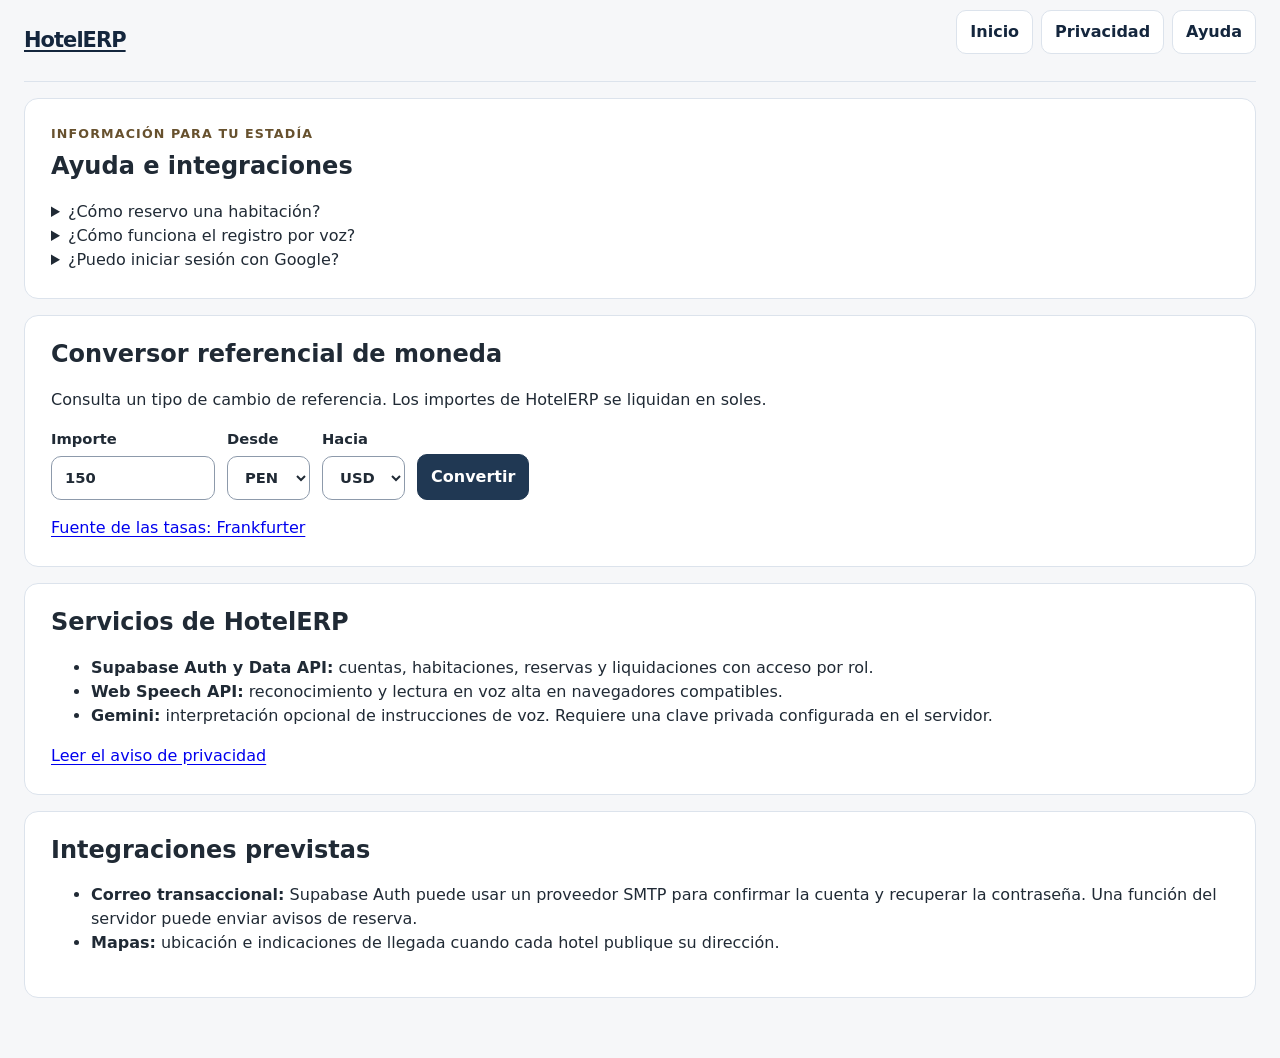
==== integraciones.html @ 3cf1d05a "Add integraciones.html for help and integrations" ====
<!doctype html><html lang="es"><head><meta charset="utf-8"><meta name="viewport" content="width=device-width,initial-scale=1"><title>Ayuda e integraciones · HotelERP</title><link rel="stylesheet" href="./styles.css?v=5"><script src="./integraciones.js" defer></script></head><body><header><a class="brand" href="./">HotelERP</a><nav aria-label="Información"><a href="./">Inicio</a><a href="./privacidad.html">Privacidad</a><a href="./integraciones.html">Ayuda</a></nav></header><main>
<section class="panel"><p class="overline">Información para tu estadía</p><h1>Ayuda e integraciones</h1>
<details><summary>¿Cómo reservo una habitación?</summary><p>Entra al portal de clientes, elige las fechas, consulta disponibilidad y selecciona una habitación. Necesitas completar tu perfil para confirmar.</p><p><a href="./?acceso=cliente">Abrir el portal</a></p></details>
<details><summary>¿Cómo funciona el registro por voz?</summary><p>El botón del micrófono inicia un asistente que escucha, rellena y lee los campos. Puedes decir «corregir nombre», «corregir documento» o «corregir correo». Los datos se guardan cuando confirmas.</p></details>
<details><summary>¿Puedo iniciar sesión con Google?</summary><p id="googleState" role="status">Comprobando el proveedor de Google.</p></details>
</section>
<section class="panel" aria-labelledby="exchangeTitle"><h2 id="exchangeTitle">Conversor referencial de moneda</h2><p>Consulta un tipo de cambio de referencia. Los importes de HotelERP se liquidan en soles.</p>
<form id="exchangeForm"><label>Importe<input name="amount" type="number" min="0" max="1000000" step="0.01" value="150" required></label><label>Desde<select name="from"><option>PEN</option><option>USD</option><option>EUR</option></select></label><label>Hacia<select name="to"><option>USD</option><option>PEN</option><option>EUR</option></select></label><button type="submit">Convertir</button></form><p id="exchangeResult" role="status" aria-live="polite"></p><a href="https://frankfurter.dev/">Fuente de las tasas: Frankfurter</a></section>
<section class="panel"><h2>Servicios de HotelERP</h2><ul><li><strong>Supabase Auth y Data API:</strong> cuentas, habitaciones, reservas y liquidaciones con acceso por rol.</li><li><strong>Web Speech API:</strong> reconocimiento y lectura en voz alta en navegadores compatibles.</li><li><strong>Gemini:</strong> interpretación opcional de instrucciones de voz. Requiere una clave privada configurada en el servidor.</li></ul><a href="./privacidad.html">Leer el aviso de privacidad</a></section><section class="panel"><h2>Integraciones previstas</h2><ul><li><strong>Correo transaccional:</strong> Supabase Auth puede usar un proveedor SMTP para confirmar la cuenta y recuperar la contraseña. Una función del servidor puede enviar avisos de reserva.</li><li><strong>Mapas:</strong> ubicación e indicaciones de llegada cuando cada hotel publique su dirección.</li></ul></section></main></body></html>
---- styles.css ----
:root{--ink:#172b2a;--muted:#52645f;--green:#174b43;--dark:#0e302b;--paper:#fbfaf7;--surface:#fff;--line:#dfe6de;--gold:#efd5a3;--field:#9baaa4;color-scheme:light}
*{box-sizing:border-box}
body{margin:0;background:var(--paper);color:var(--ink);font:16px/1.5 "DM Sans",system-ui,sans-serif}
[hidden]{display:none!important}
header{width:min(100% - 48px,1280px);margin:auto;display:flex;justify-content:space-between;align-items:center;min-height:82px;gap:14px;border-bottom:1px solid var(--line)}
.brand{display:inline-flex;gap:11px;align-items:center;font-size:1.31rem;font-weight:800;letter-spacing:-.045em;color:var(--dark)}
.brand em{font-style:normal;color:#326b60}
.mark,.module-icon{display:inline-grid;place-items:center;flex:none;border-radius:12px;width:42px;height:42px;background:var(--dark);color:var(--gold)}
svg{width:20px;height:20px;flex:none;vertical-align:middle}
.mark svg{width:25px;height:25px}
main{width:min(100% - 48px,1280px);margin:0 auto;padding-bottom:44px}
h1,h2,p{margin-top:0}
h1,h2{line-height:1.08}
#status{display:none;color:#174b43;font-weight:650;padding:12px 16px;margin:16px 0 0;background:#e9f3ec;border:1px solid #cde2d4;border-radius:12px}
#status:not(:empty){display:block}
#status.error{color:#82271f;background:#fff0eb;border-color:#edc7bd}
#login{display:grid;grid-template-columns:minmax(0,1.25fr) minmax(0,1fr);align-items:stretch;margin:28px 0;min-height:620px;border:1px solid var(--line);border-radius:26px;overflow:hidden;background:var(--surface);box-shadow:0 18px 55px #142a2310}
.auth-visual{position:relative;overflow:hidden;display:grid;align-content:end;isolation:isolate;min-height:100%;background:var(--dark);color:#fff;padding:clamp(24px,4.5vw,58px)}
.auth-visual img,.auth-visual::after{position:absolute;inset:0;width:100%;height:100%;object-fit:cover}
.auth-visual img{z-index:-2;object-position:50% 48%}
.auth-visual::after{content:"";z-index:-1;background:linear-gradient(180deg,#0e242715 8%,#12272448 38%,#0b211dea 100%)}
.visual-bell{border:1px solid #fff6;background:#142f2b99;color:var(--gold);margin-bottom:18px}
.auth-visual h2{font:400 clamp(2.5rem,5vw,4.4rem)/.99 "Instrument Serif",Georgia,serif;letter-spacing:-.01em;margin:0 0 15px;max-width:11ch}
.auth-visual p{color:#f2f3ed;margin:0 0 20px}
.photo-credit{color:#fff;font-size:.8rem;text-underline-offset:3px;width:fit-content}
.auth-card{margin:auto;width:min(100%,490px);padding:clamp(24px,5vw,59px)}
.auth-card h1{font:400 clamp(2.4rem,4.5vw,3.7rem)/.98 "Instrument Serif",Georgia,serif;letter-spacing:-.025em;margin:0 0 14px}
.auth-card>p{color:var(--muted);margin-bottom:26px}
.auth-label{display:inline-flex;gap:8px;align-items:center;color:#305d52;font-weight:750;font-size:.875rem;margin-bottom:14px}
label{display:grid;gap:6px;font-weight:680;font-size:.92rem;min-width:0}
input,select,button{font:inherit;border:1px solid var(--field);border-radius:10px;padding:10px 13px;min-width:0;min-height:44px}
input,select{background:white;color:var(--ink);width:100%}
button{cursor:pointer;background:var(--green);color:white;border-color:var(--green);font-weight:700}
button:hover{background:#103c34}
button.secondary,.google-button{background:#fff;color:var(--dark);border-color:var(--field)}
button.secondary:hover,.google-button:hover{background:#edf4ee}
button:disabled{opacity:.62;cursor:wait}
:focus-visible{outline:3px solid #a45925;outline-offset:3px}
form,.controls{display:flex;flex-wrap:wrap;gap:12px;align-items:end}
#login form{display:grid;gap:16px}
.google-button{width:100%;display:flex;align-items:center;justify-content:center;gap:11px}
.auth-divider{display:flex;align-items:center;gap:12px;margin:20px 0;color:var(--muted);font-size:.86rem}
.auth-divider::before,.auth-divider::after{content:"";height:1px;background:var(--line);flex:1}
.password{position:relative}
.password input{padding-right:52px}
.password button{position:absolute;right:4px;top:3px;background:transparent;border:0;color:var(--dark);min-height:38px;padding:6px 11px}
.password button:hover{background:#edf4ee}
#workspace{margin-top:22px}
.desk-head{background:var(--dark);border-radius:20px;color:white;padding:25px 28px;margin-bottom:18px;display:flex;align-items:center;gap:15px}
.desk-head h1{font:400 clamp(2.1rem,4vw,3.5rem)/1 "Instrument Serif",Georgia,serif;margin:0}
.desk-head .mark{background:#24554a;width:48px;height:48px}
nav{display:flex;gap:8px;flex-wrap:wrap;margin:0 0 18px}
nav a{display:inline-flex;align-items:center;gap:8px;min-height:44px;padding:8px 13px;color:var(--dark);background:#fff;border:1px solid var(--line);border-radius:10px;text-decoration:none;font-weight:700}
nav a:hover{background:#e7f1e8}
#workspace section{padding:clamp(16px,2.5vw,26px);background:white;border:1px solid var(--line);border-radius:18px;margin-bottom:18px;box-shadow:0 5px 18px #172b2a07;scroll-margin-top:12px}
#workspace h2{display:flex;align-items:center;gap:10px;font-size:1.22rem;margin-bottom:16px}
.module-icon{background:#e9f2eb;color:var(--green);border-radius:9px;width:34px;height:34px}
#registro>p{color:var(--muted)}
.grid{display:grid;grid-template-columns:repeat(auto-fit,minmax(min(100%,390px),1fr));gap:18px}
.grid form>label{flex:1 1 155px}
.grid form>.controls{width:100%}
#voice{display:inline-flex;align-items:center;gap:7px}
.legend{padding:0;display:flex;flex-wrap:wrap;gap:10px 16px;margin:14px 0 0;list-style:none;font-size:.88rem;color:var(--muted)}
.legend li{display:flex;align-items:center;gap:6px}
.legend i{display:inline-block;width:12px;height:12px;border:1px solid #70867b;border-radius:4px;background:#e7f5e9}
.legend .reserved i{background:#ffedc4}
.legend .occupied i{background:#d6e9fb}
.legend .completed i{background:#eeebf4}
.table{overflow:auto;margin-top:12px;border:1px solid var(--line);border-radius:12px}
table{border-collapse:collapse;width:100%}
th,td{padding:8px;border-bottom:1px solid var(--line);text-align:left;white-space:nowrap}
thead th{background:#f2f5ef;color:#354d44;text-transform:capitalize;font-size:.875rem}
tbody tr:last-child>*{border-bottom:0}
#calendar button{width:100%;font-size:.875rem;padding:6px 8px;min-width:82px;color:#164133;background:#e7f5e9;border-color:#c5e0ca}
#calendar .reserved{background:#ffedc4;color:#5d3b0b;border-color:#e0c498}
#calendar .occupied{background:#d6e9fb;color:#174064;border-color:#b5d5ee}
#calendar .completed{background:#eeebf4;color:#4a4262;border-color:#d6cfe4}
#calendar button:hover{border-color:currentColor}
#selectedReservation{max-width:520px}
#reservationStatus{margin:14px 0;font-weight:700}
#total dl{display:grid;grid-template-columns:1fr auto;gap:10px 20px;background:#edf4ee;border-radius:14px;padding:16px;max-width:560px}
#total dl>:nth-last-child(-n+2){border-top:1px solid #b6cfbd;padding-top:10px;font-weight:800}
dd{margin:0;text-align:right}
hr{border:0;border-top:1px solid var(--line);margin:18px 0}
@media(max-width:740px){header,main{width:calc(100% - 28px)}header{min-height:65px}#login{grid-template-columns:1fr;margin-top:15px;min-height:0;border-radius:18px}.auth-visual{min-height:240px;padding:20px}.auth-visual h2{max-width:none;margin-bottom:8px}.auth-visual p{display:none}.visual-bell{margin-bottom:10px}.auth-card{padding:26px 20px 30px}.desk-head{padding:18px}.grid{gap:0}}

.access-mode{margin:0 0 18px;padding:0;border:0;display:grid;grid-template-columns:repeat(2,minmax(0,1fr));gap:8px}
.access-mode legend{font-weight:750;font-size:.9rem;margin-bottom:6px}
.access-mode label{display:flex;align-items:center;gap:6px;min-height:46px;padding:7px;border:1px solid var(--line);border-radius:9px;cursor:pointer}
.access-mode label:has(:checked){background:#e8f1eb;border-color:#7a9c8a}
.access-mode input{width:auto;min-height:0;accent-color:var(--green)}
#login{min-height:660px}
#registerForm h2{font-size:1.3rem;margin-bottom:0}
.account-panel{margin:28px auto;background:white;border:1px solid var(--line);border-radius:18px;padding:26px;max-width:720px}
.account-panel h1{font:400 clamp(2rem,4vw,3rem)/1 "Instrument Serif",Georgia,serif}
.account-panel form>label{min-width:min(240px,100%);flex:1}
#customerArea dd{text-align:left;margin-bottom:12px}
#customerArea dt{font-weight:750}
#adminPanel form h3{width:100%;margin:4px 0;font-size:1rem}
#staffCodeLabel{margin-top:10px;max-width:420px}
#hotelName{margin:8px 0 0;color:#e3eee8}
@media(max-width:740px){#login{min-height:0}}

:root{--ink:#202a35;--muted:#526075;--green:#203853;--dark:#14263d;--paper:#f6f7f9;--line:#dce3ec;--gold:#dbc18d;--field:#8d9aab}
.brand em{color:#355473}
.cta{display:inline-flex;align-items:center;justify-content:center;min-height:44px;padding:9px 16px;background:var(--dark);color:white;border-radius:9px;text-decoration:none;font-weight:750}
.cta:hover{background:#34516d;color:white}.gold,.gold:hover{background:var(--gold);color:var(--ink)}.outline,.outline:hover{background:#14263d80;border:1px solid #fff;color:white}
a:not(.cta){text-underline-offset:3px}.text-button{color:var(--dark);background:none;border:0;text-decoration:underline;padding-left:0}.text-button:hover{background:#e8edf4}
.public-nav{justify-content:end;margin:10px 0 18px}.public-nav a:not(.cta){border:0;background:transparent}
.landing-hero{position:relative;isolation:isolate;min-height:530px;display:grid;align-items:end;background:var(--dark);border-radius:22px;overflow:hidden;color:white}
.landing-hero img,.landing-hero::after{position:absolute;inset:0;width:100%;height:100%;object-fit:cover}.landing-hero img{z-index:-2}.landing-hero::after{content:"";z-index:-1;background:linear-gradient(90deg,#14263de8,#14263d80 70%,#14263d3a)}
.hero-content{padding:clamp(24px,6vw,80px);max-width:760px}.hero-content h1,.choice-view h1{font:400 clamp(3rem,7vw,6.4rem)/.92 "Instrument Serif",Georgia,serif;margin:8px 0 18px}.hero-content>p:not(.overline){font-size:1.12rem;max-width:42ch}
.overline{letter-spacing:.09em;text-transform:uppercase;font-size:.79rem;font-weight:800;color:#67512e;margin-bottom:10px}.landing-hero .overline,.access-banner .overline{color:var(--gold)}
.public-section{display:grid;grid-template-columns:minmax(0,1fr) minmax(0,1.2fr);gap:24px;margin:55px 0;align-items:start}.public-section h2,.public-block>h2,.access-banner h2{font:400 clamp(2rem,4vw,3.4rem)/1 "Instrument Serif",Georgia,serif;margin:0 0 10px}.public-section>p{margin:0}
.public-block{margin:52px 0}.room-cards,.choice-grid,.metric-grid{display:grid;grid-template-columns:repeat(auto-fit,minmax(min(100%,240px),1fr));gap:16px;margin:15px 0}.room-cards article,.choice-grid article,.metric{background:white;border:1px solid var(--line);border-radius:14px;overflow:hidden}.room-cards img{width:100%;height:165px;object-fit:cover;background:#c5cbd3;display:block}.room-card-body,.choice-grid article{padding:20px}.room-card-body h3{margin:0 0 6px}.room-card-body p{margin:0 0 10px}.choice-view{padding:40px 0}.choice-view h1{font-size:clamp(2.65rem,6vw,5.1rem);margin-top:25px}.choice-icon{display:inline-grid;place-items:center;background:#e8ecf4;color:var(--dark);border-radius:9px;width:42px;height:42px;margin-bottom:12px;font-size:1.5rem}
.access-banner,.desk-head{background:var(--dark);color:white;border-radius:16px;padding:24px}.access-banner{display:flex;align-items:center;justify-content:space-between;gap:16px}.access-banner p{max-width:60ch;margin:0 0 10px}
footer{border-top:1px solid var(--line);padding:26px 0 5px;margin-top:42px;display:grid;grid-template-columns:1fr 1fr auto;gap:18px}
#workspace:not([hidden]){display:grid;grid-template-columns:215px minmax(0,1fr);gap:16px;align-items:start}#workspace>.desk-head{grid-column:1/-1;margin:0}#workspace .side-nav{display:flex;flex-direction:column;position:sticky;top:12px;padding:12px;border:1px solid var(--line);border-radius:13px;background:white;gap:4px}#workspace .side-nav a{border:0;padding-left:9px;font-size:.9rem}#workspace .side-nav a:hover,.side-nav a[aria-current]{background:#e8edf6}#workspace .side-nav span{width:19px;color:#3e5974}.desk-content{min-width:0}
.metric-grid{grid-template-columns:repeat(auto-fit,minmax(min(100%,140px),1fr));gap:10px}.metric{padding:13px}.metric strong{display:block;font-weight:800;font-size:1.65rem;color:var(--dark)}
#occupancyMetric progress{width:100%;accent-color:#263b58;height:14px}
#settingsPanel #adminPanel{border:0;box-shadow:none;padding:0;margin:14px 0}
.panel{background:#fff;border:1px solid var(--line);border-radius:14px;padding:clamp(16px,3vw,26px);margin:16px 0}
.customer-portal{margin-top:22px}.customer-portal nav{margin:14px 0}.customer-portal dd{margin:0 0 10px;text-align:left}.full{flex:1 1 100%}
dialog{width:min(100% - 30px,650px);border:1px solid var(--line);border-radius:16px;padding:24px;color:var(--ink);box-shadow:0 20px 60px #10162255}
dialog::backdrop{background:#14263dae}dialog form>label{flex:1 1 180px}#editStatus{width:100%;color:#82271f;margin:0}
.ai-opt{display:flex;align-items:center;gap:8px;margin:12px 0}.ai-opt input{width:auto;min-height:0}#reservationFilter,#guestFilter{max-width:360px}#reserveEstimate{font-weight:700;min-height:24px}
.change-access{display:inline-block;margin:0 0 15px;color:var(--green)}#login{min-height:560px}#login .auth-label{color:var(--green)}
@media(max-width:740px){.public-section,footer{grid-template-columns:1fr}.public-nav{justify-content:start;gap:4px}.public-nav a{padding:6px;min-height:42px}.landing-hero{min-height:410px}.public-section,.public-block{margin:36px 0}.access-banner{align-items:start;flex-direction:column}#workspace:not([hidden]){display:block}#workspace>.desk-head{margin-bottom:12px}#workspace .side-nav{position:static;flex-direction:row;flex-wrap:wrap}.choice-view{padding-top:22px}}
@media print{body.printing{background:white}body.printing *{visibility:hidden}body.printing #printBill,body.printing #printBill *{visibility:visible}body.printing #printBill{position:absolute;top:0;left:0;width:100%;color:#000;padding:15px}}
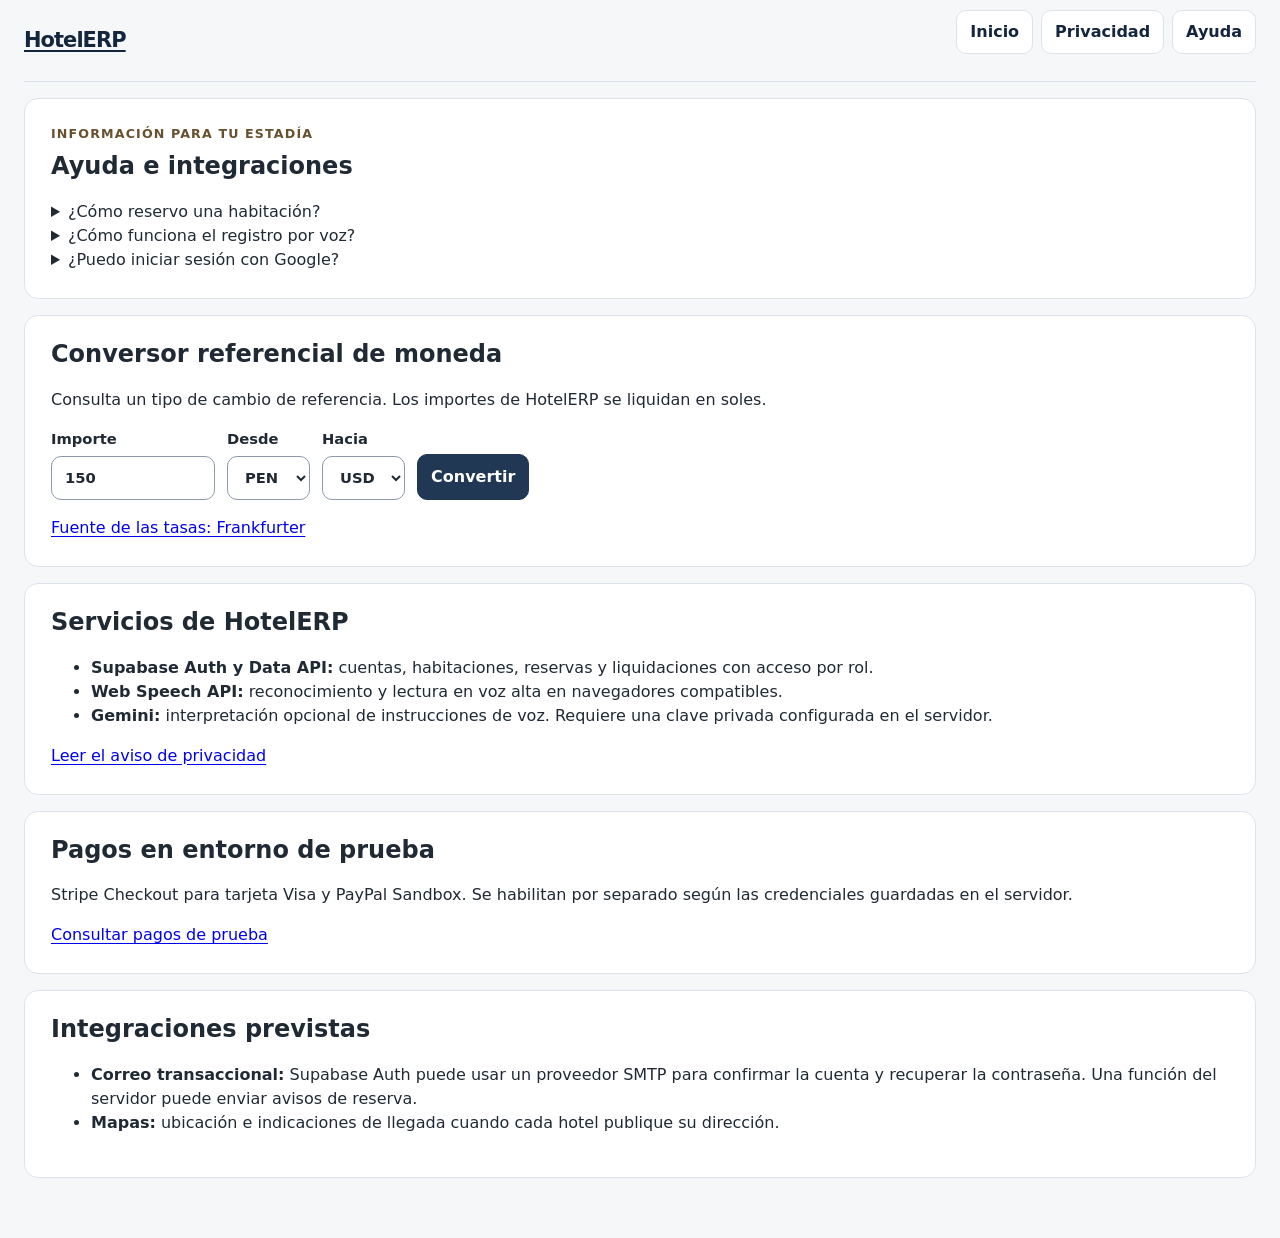
==== commit ec31b1ce: "Documentar Stripe y PayPal en la página de integraciones" ====
--- a/integraciones.html
+++ b/integraciones.html
@@ -6,4 +6,4 @@
 </section>
 <section class="panel" aria-labelledby="exchangeTitle"><h2 id="exchangeTitle">Conversor referencial de moneda</h2><p>Consulta un tipo de cambio de referencia. Los importes de HotelERP se liquidan en soles.</p>
 <form id="exchangeForm"><label>Importe<input name="amount" type="number" min="0" max="1000000" step="0.01" value="150" required></label><label>Desde<select name="from"><option>PEN</option><option>USD</option><option>EUR</option></select></label><label>Hacia<select name="to"><option>USD</option><option>PEN</option><option>EUR</option></select></label><button type="submit">Convertir</button></form><p id="exchangeResult" role="status" aria-live="polite"></p><a href="https://frankfurter.dev/">Fuente de las tasas: Frankfurter</a></section>
-<section class="panel"><h2>Servicios de HotelERP</h2><ul><li><strong>Supabase Auth y Data API:</strong> cuentas, habitaciones, reservas y liquidaciones con acceso por rol.</li><li><strong>Web Speech API:</strong> reconocimiento y lectura en voz alta en navegadores compatibles.</li><li><strong>Gemini:</strong> interpretación opcional de instrucciones de voz. Requiere una clave privada configurada en el servidor.</li></ul><a href="./privacidad.html">Leer el aviso de privacidad</a></section><section class="panel"><h2>Integraciones previstas</h2><ul><li><strong>Correo transaccional:</strong> Supabase Auth puede usar un proveedor SMTP para confirmar la cuenta y recuperar la contraseña. Una función del servidor puede enviar avisos de reserva.</li><li><strong>Mapas:</strong> ubicación e indicaciones de llegada cuando cada hotel publique su dirección.</li></ul></section></main></body></html>
+<section class="panel"><h2>Servicios de HotelERP</h2><ul><li><strong>Supabase Auth y Data API:</strong> cuentas, habitaciones, reservas y liquidaciones con acceso por rol.</li><li><strong>Web Speech API:</strong> reconocimiento y lectura en voz alta en navegadores compatibles.</li><li><strong>Gemini:</strong> interpretación opcional de instrucciones de voz. Requiere una clave privada configurada en el servidor.</li></ul><a href="./privacidad.html">Leer el aviso de privacidad</a></section><section class="panel"><h2>Pagos en entorno de prueba</h2><p>Stripe Checkout para tarjeta Visa y PayPal Sandbox. Se habilitan por separado según las credenciales guardadas en el servidor.</p><a href="./pagos.html">Consultar pagos de prueba</a></section><section class="panel"><h2>Integraciones previstas</h2><ul><li><strong>Correo transaccional:</strong> Supabase Auth puede usar un proveedor SMTP para confirmar la cuenta y recuperar la contraseña. Una función del servidor puede enviar avisos de reserva.</li><li><strong>Mapas:</strong> ubicación e indicaciones de llegada cuando cada hotel publique su dirección.</li></ul></section></main></body></html>
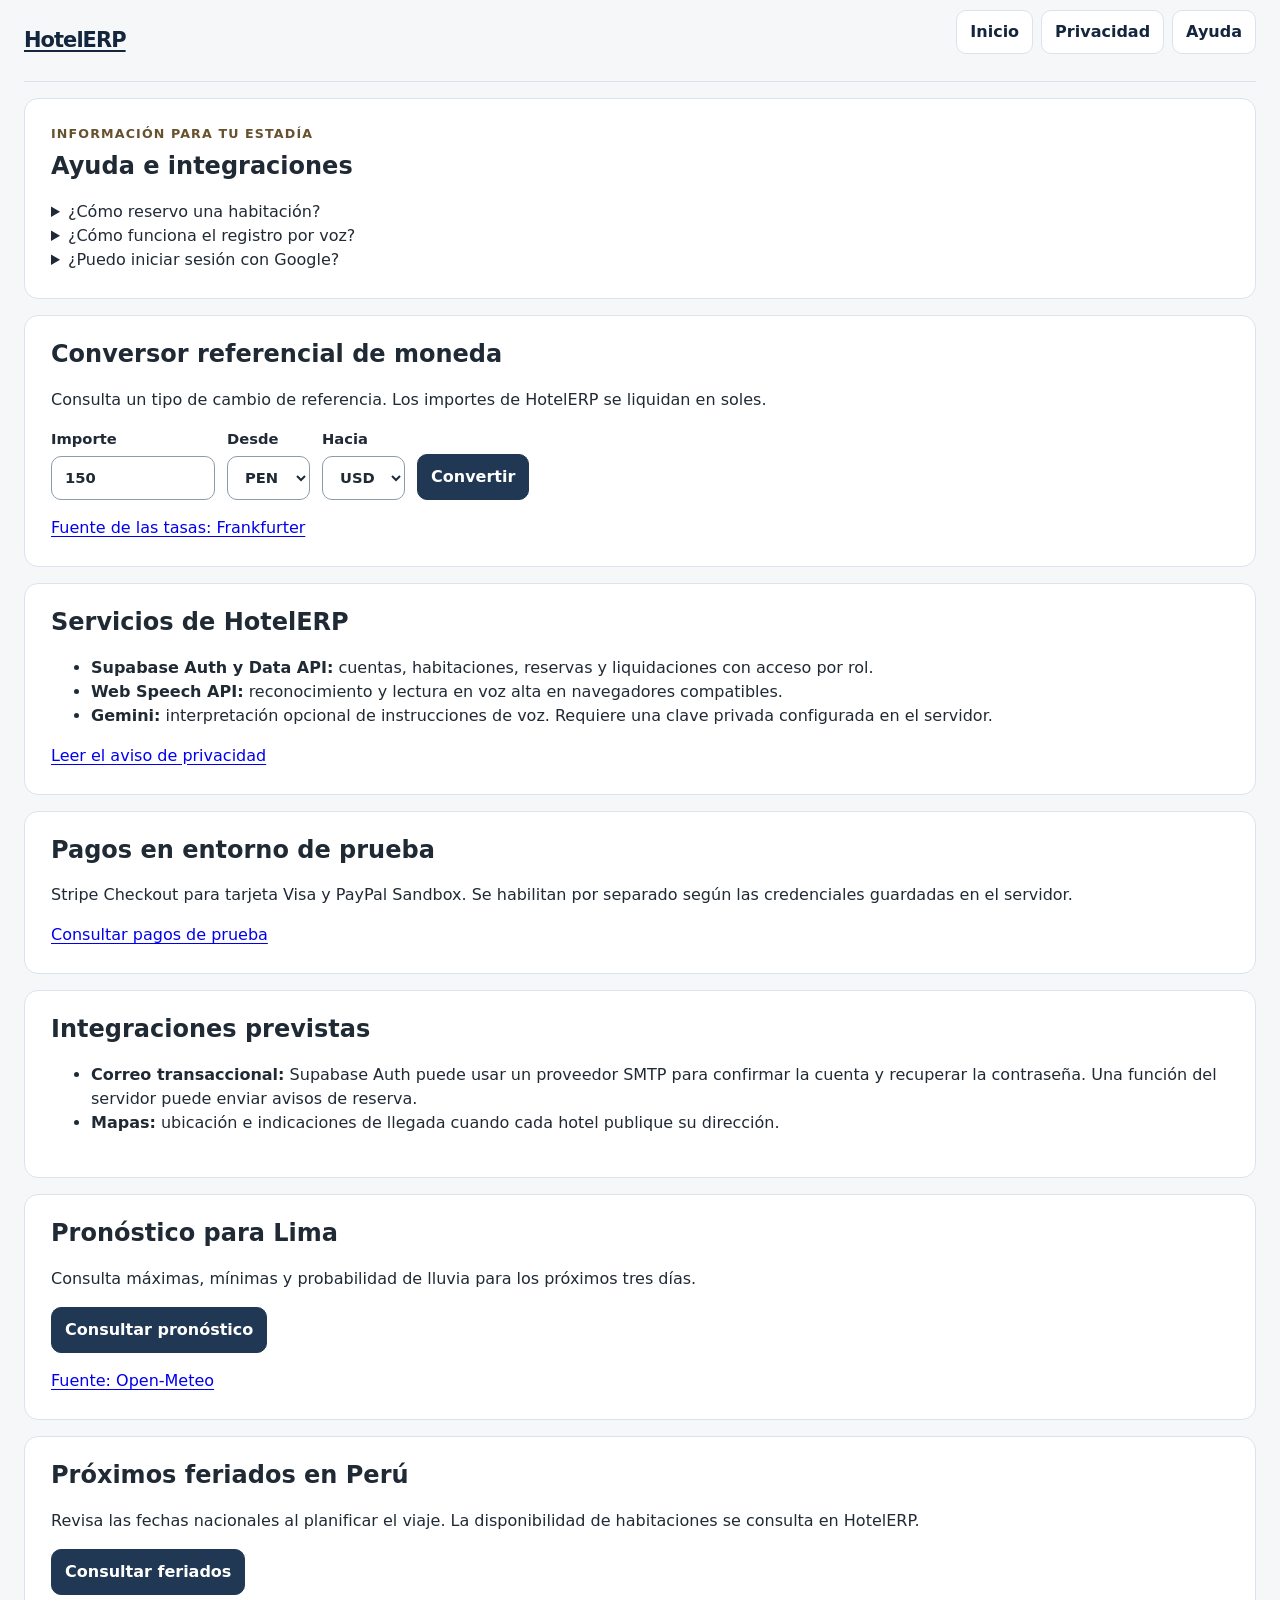
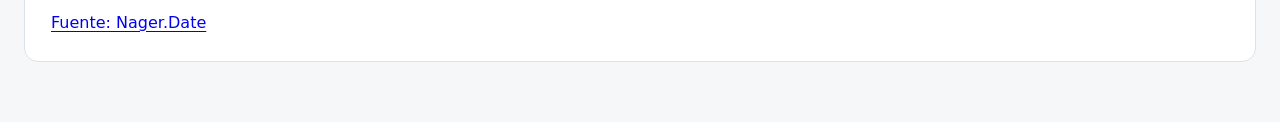
==== commit ca042b3a: "Añadir clima y feriados a la guía de viaje" ====
--- a/integraciones.html
+++ b/integraciones.html
@@ -1,4 +1,4 @@
-<!doctype html><html lang="es"><head><meta charset="utf-8"><meta name="viewport" content="width=device-width,initial-scale=1"><title>Ayuda e integraciones · HotelERP</title><link rel="stylesheet" href="./styles.css?v=5"><script src="./integraciones.js" defer></script></head><body><header><a class="brand" href="./">HotelERP</a><nav aria-label="Información"><a href="./">Inicio</a><a href="./privacidad.html">Privacidad</a><a href="./integraciones.html">Ayuda</a></nav></header><main>
+<!doctype html><html lang="es"><head><meta charset="utf-8"><meta name="viewport" content="width=device-width,initial-scale=1"><title>Ayuda e integraciones · HotelERP</title><link rel="stylesheet" href="./styles.css?v=5"><script src="./integraciones.js?v=2" defer></script></head><body><header><a class="brand" href="./">HotelERP</a><nav aria-label="Información"><a href="./">Inicio</a><a href="./privacidad.html">Privacidad</a><a href="./integraciones.html">Ayuda</a></nav></header><main>
 <section class="panel"><p class="overline">Información para tu estadía</p><h1>Ayuda e integraciones</h1>
 <details><summary>¿Cómo reservo una habitación?</summary><p>Entra al portal de clientes, elige las fechas, consulta disponibilidad y selecciona una habitación. Necesitas completar tu perfil para confirmar.</p><p><a href="./?acceso=cliente">Abrir el portal</a></p></details>
 <details><summary>¿Cómo funciona el registro por voz?</summary><p>El botón del micrófono inicia un asistente que escucha, rellena y lee los campos. Puedes decir «corregir nombre», «corregir documento» o «corregir correo». Los datos se guardan cuando confirmas.</p></details>
@@ -6,4 +6,5 @@
 </section>
 <section class="panel" aria-labelledby="exchangeTitle"><h2 id="exchangeTitle">Conversor referencial de moneda</h2><p>Consulta un tipo de cambio de referencia. Los importes de HotelERP se liquidan en soles.</p>
 <form id="exchangeForm"><label>Importe<input name="amount" type="number" min="0" max="1000000" step="0.01" value="150" required></label><label>Desde<select name="from"><option>PEN</option><option>USD</option><option>EUR</option></select></label><label>Hacia<select name="to"><option>USD</option><option>PEN</option><option>EUR</option></select></label><button type="submit">Convertir</button></form><p id="exchangeResult" role="status" aria-live="polite"></p><a href="https://frankfurter.dev/">Fuente de las tasas: Frankfurter</a></section>
-<section class="panel"><h2>Servicios de HotelERP</h2><ul><li><strong>Supabase Auth y Data API:</strong> cuentas, habitaciones, reservas y liquidaciones con acceso por rol.</li><li><strong>Web Speech API:</strong> reconocimiento y lectura en voz alta en navegadores compatibles.</li><li><strong>Gemini:</strong> interpretación opcional de instrucciones de voz. Requiere una clave privada configurada en el servidor.</li></ul><a href="./privacidad.html">Leer el aviso de privacidad</a></section><section class="panel"><h2>Pagos en entorno de prueba</h2><p>Stripe Checkout para tarjeta Visa y PayPal Sandbox. Se habilitan por separado según las credenciales guardadas en el servidor.</p><a href="./pagos.html">Consultar pagos de prueba</a></section><section class="panel"><h2>Integraciones previstas</h2><ul><li><strong>Correo transaccional:</strong> Supabase Auth puede usar un proveedor SMTP para confirmar la cuenta y recuperar la contraseña. Una función del servidor puede enviar avisos de reserva.</li><li><strong>Mapas:</strong> ubicación e indicaciones de llegada cuando cada hotel publique su dirección.</li></ul></section></main></body></html>
+<section class="panel"><h2>Servicios de HotelERP</h2><ul><li><strong>Supabase Auth y Data API:</strong> cuentas, habitaciones, reservas y liquidaciones con acceso por rol.</li><li><strong>Web Speech API:</strong> reconocimiento y lectura en voz alta en navegadores compatibles.</li><li><strong>Gemini:</strong> interpretación opcional de instrucciones de voz. Requiere una clave privada configurada en el servidor.</li></ul><a href="./privacidad.html">Leer el aviso de privacidad</a></section><section class="panel"><h2>Pagos en entorno de prueba</h2><p>Stripe Checkout para tarjeta Visa y PayPal Sandbox. Se habilitan por separado según las credenciales guardadas en el servidor.</p><a href="./pagos.html">Consultar pagos de prueba</a></section><section class="panel"><h2>Integraciones previstas</h2><ul><li><strong>Correo transaccional:</strong> Supabase Auth puede usar un proveedor SMTP para confirmar la cuenta y recuperar la contraseña. Una función del servidor puede enviar avisos de reserva.</li><li><strong>Mapas:</strong> ubicación e indicaciones de llegada cuando cada hotel publique su dirección.</li></ul></section><section class="panel" aria-labelledby="travelWeather"><h2 id="travelWeather">Pronóstico para Lima</h2><p>Consulta máximas, mínimas y probabilidad de lluvia para los próximos tres días.</p><button id="loadWeather" type="button">Consultar pronóstico</button><p id="weatherStatus" role="status"></p><ul id="weatherDays"></ul><a href="https://open-meteo.com/en/docs">Fuente: Open-Meteo</a></section>
+<section class="panel" aria-labelledby="travelHolidays"><h2 id="travelHolidays">Próximos feriados en Perú</h2><p>Revisa las fechas nacionales al planificar el viaje. La disponibilidad de habitaciones se consulta en HotelERP.</p><button id="loadHolidays" type="button">Consultar feriados</button><p id="holidaysStatus" role="status"></p><ul id="holidayDays"></ul><a href="https://date.nager.at/Api">Fuente: Nager.Date</a></section></main></body></html>
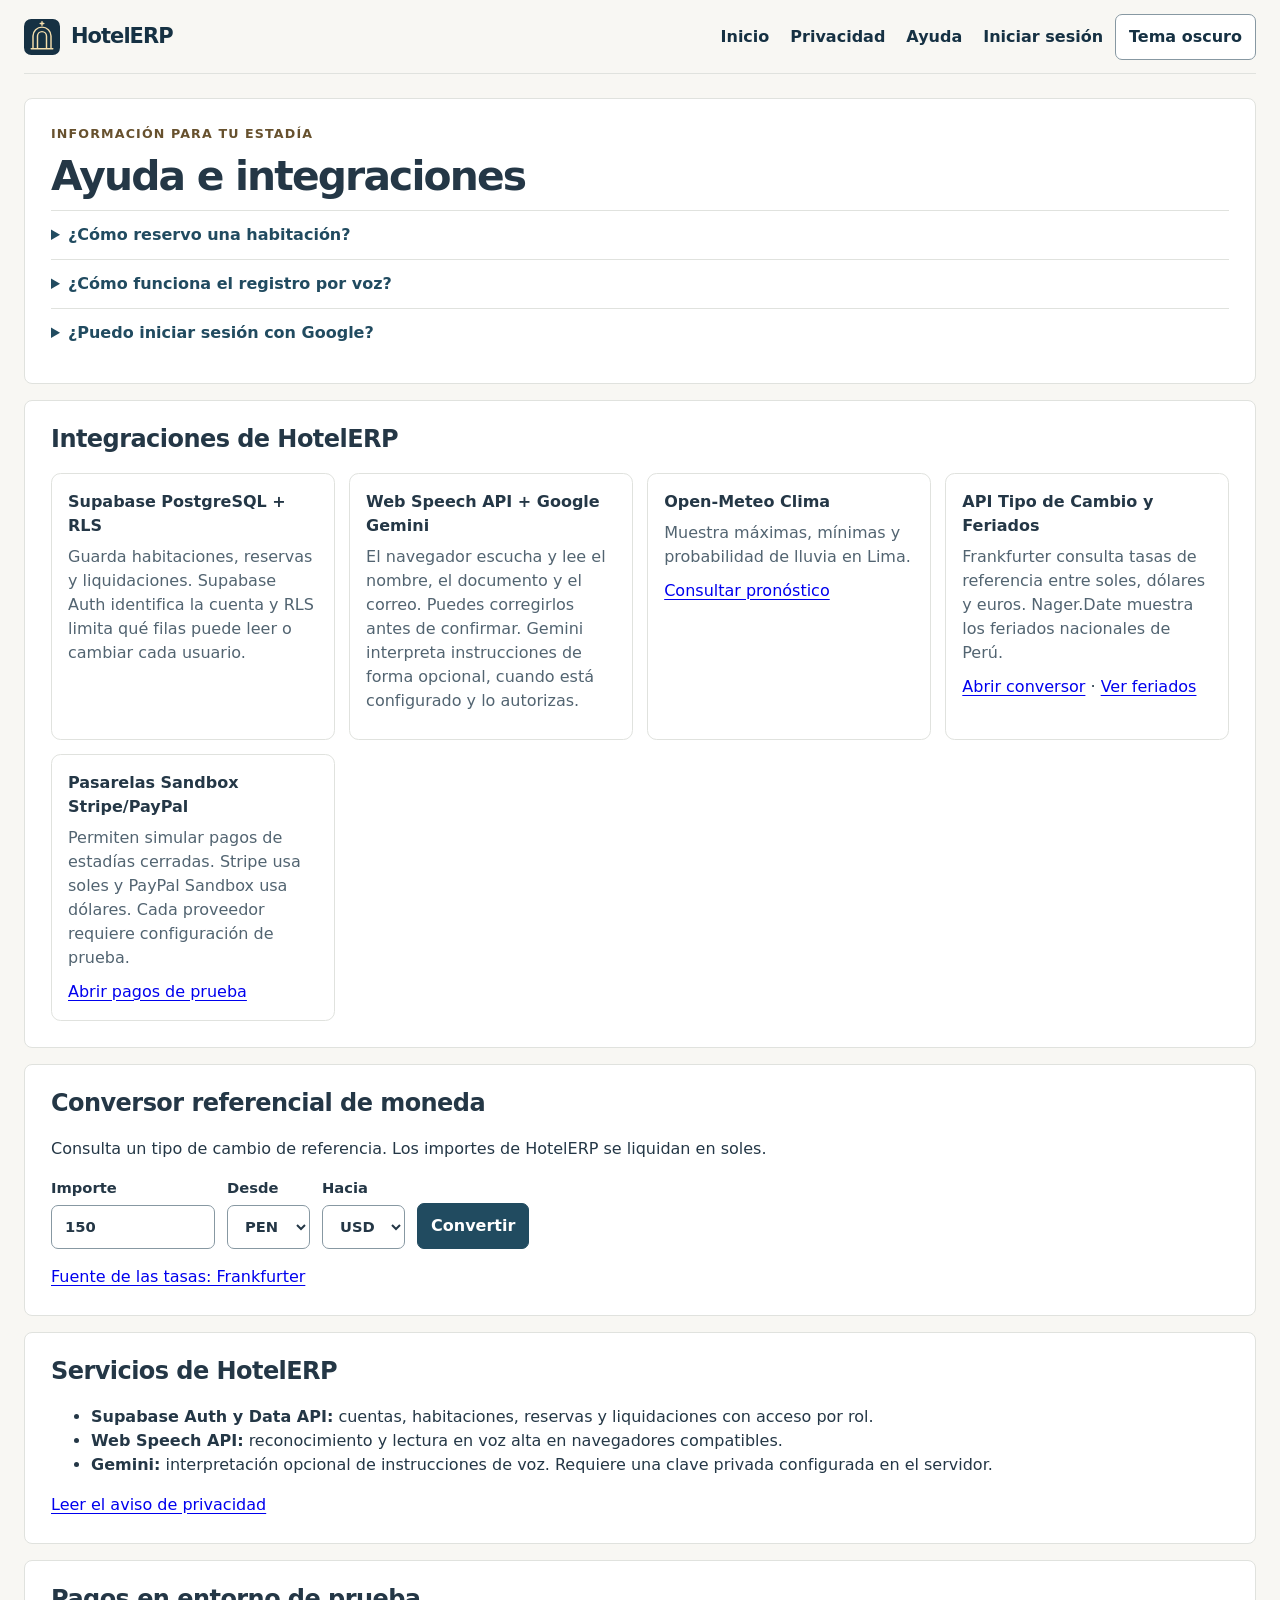
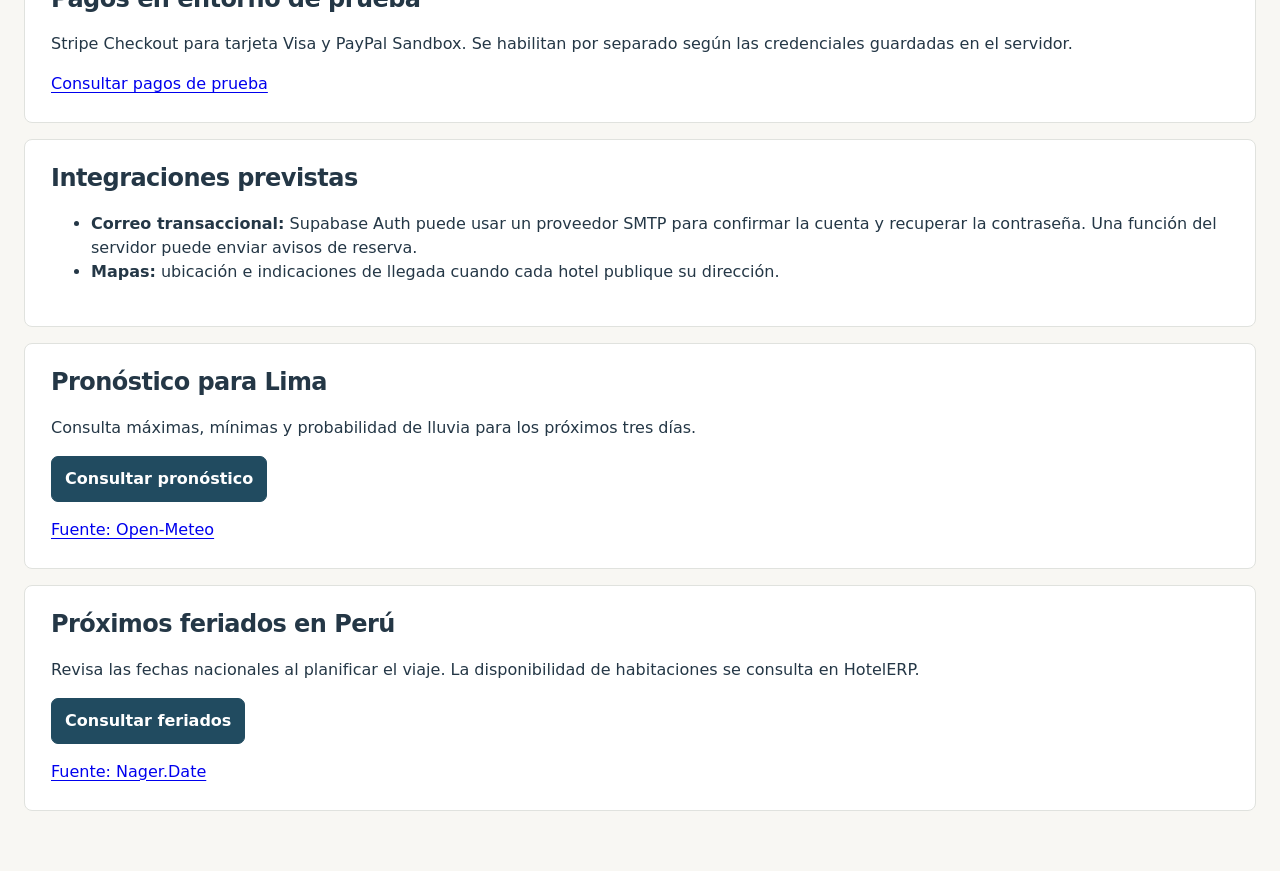
==== commit 02a6b36c: "Agrega modo oscuro, enlace a APIs y tarjetas de integraciones" ====
--- a/integraciones.html
+++ b/integraciones.html
@@ -1,9 +1,44 @@
-<!doctype html><html lang="es"><head><meta charset="utf-8"><meta name="viewport" content="width=device-width,initial-scale=1"><title>Ayuda e integraciones · HotelERP</title><link rel="stylesheet" href="./styles.css?v=5"><script src="./integraciones.js?v=2" defer></script></head><body><header><a class="brand" href="./">HotelERP</a><nav aria-label="Información"><a href="./">Inicio</a><a href="./privacidad.html">Privacidad</a><a href="./integraciones.html">Ayuda</a></nav></header><main>
+<!doctype html><html lang="es"><head><meta charset="utf-8"><meta name="viewport" content="width=device-width,initial-scale=1"><title>Ayuda e integraciones · HotelERP</title><link rel="stylesheet" href="./styles.css?v=ui-theme-1"><script src="./integraciones.js?v=2" defer></script><script src="./tema.js?v=1"></script></head><body><header><a class="brand" href="./">HotelERP</a><nav aria-label="Información"><a href="./">Inicio</a><a href="./privacidad.html">Privacidad</a><a href="./integraciones.html">Ayuda</a><a href="./?acceso=seleccionar">Iniciar sesión</a><button type="button" class="secondary theme-toggle" data-theme-toggle aria-label="Tema oscuro" aria-pressed="false" hidden>Tema oscuro</button></nav></header><main>
 <section class="panel"><p class="overline">Información para tu estadía</p><h1>Ayuda e integraciones</h1>
 <details><summary>¿Cómo reservo una habitación?</summary><p>Entra al portal de clientes, elige las fechas, consulta disponibilidad y selecciona una habitación. Necesitas completar tu perfil para confirmar.</p><p><a href="./?acceso=cliente">Abrir el portal</a></p></details>
 <details><summary>¿Cómo funciona el registro por voz?</summary><p>El botón del micrófono inicia un asistente que escucha, rellena y lee los campos. Puedes decir «corregir nombre», «corregir documento» o «corregir correo». Los datos se guardan cuando confirmas.</p></details>
 <details><summary>¿Puedo iniciar sesión con Google?</summary><p id="googleState" role="status">Comprobando el proveedor de Google.</p></details>
 </section>
+
+<section class="panel" aria-labelledby="apiResumenTitulo">
+  <h2 id="apiResumenTitulo">Integraciones de HotelERP</h2>
+  <div class="api-grid">
+    <article class="api-card">
+      <h3>Supabase PostgreSQL + RLS</h3>
+      <p>Guarda habitaciones, reservas y liquidaciones. Supabase Auth identifica
+      la cuenta y RLS limita qué filas puede leer o cambiar cada usuario.</p>
+    </article>
+    <article class="api-card">
+      <h3>Web Speech API + Google Gemini</h3>
+      <p>El navegador escucha y lee el nombre, el documento y el correo.
+      Puedes corregirlos antes de confirmar. Gemini interpreta instrucciones
+      de forma opcional, cuando está configurado y lo autorizas.</p>
+    </article>
+    <article class="api-card">
+      <h3>Open-Meteo Clima</h3>
+      <p>Muestra máximas, mínimas y probabilidad de lluvia en Lima.</p>
+      <a href="#travelWeather">Consultar pronóstico</a>
+    </article>
+    <article class="api-card">
+      <h3>API Tipo de Cambio y Feriados</h3>
+      <p>Frankfurter consulta tasas de referencia entre soles, dólares y euros.
+      Nager.Date muestra los feriados nacionales de Perú.</p>
+      <a href="#exchangeTitle">Abrir conversor</a> ·
+      <a href="#travelHolidays">Ver feriados</a>
+    </article>
+    <article class="api-card">
+      <h3>Pasarelas Sandbox Stripe/PayPal</h3>
+      <p>Permiten simular pagos de estadías cerradas. Stripe usa soles y
+      PayPal Sandbox usa dólares. Cada proveedor requiere configuración de prueba.</p>
+      <a href="./pagos.html">Abrir pagos de prueba</a>
+    </article>
+  </div>
+</section>
 <section class="panel" aria-labelledby="exchangeTitle"><h2 id="exchangeTitle">Conversor referencial de moneda</h2><p>Consulta un tipo de cambio de referencia. Los importes de HotelERP se liquidan en soles.</p>
 <form id="exchangeForm"><label>Importe<input name="amount" type="number" min="0" max="1000000" step="0.01" value="150" required></label><label>Desde<select name="from"><option>PEN</option><option>USD</option><option>EUR</option></select></label><label>Hacia<select name="to"><option>USD</option><option>PEN</option><option>EUR</option></select></label><button type="submit">Convertir</button></form><p id="exchangeResult" role="status" aria-live="polite"></p><a href="https://frankfurter.dev/">Fuente de las tasas: Frankfurter</a></section>
 <section class="panel"><h2>Servicios de HotelERP</h2><ul><li><strong>Supabase Auth y Data API:</strong> cuentas, habitaciones, reservas y liquidaciones con acceso por rol.</li><li><strong>Web Speech API:</strong> reconocimiento y lectura en voz alta en navegadores compatibles.</li><li><strong>Gemini:</strong> interpretación opcional de instrucciones de voz. Requiere una clave privada configurada en el servidor.</li></ul><a href="./privacidad.html">Leer el aviso de privacidad</a></section><section class="panel"><h2>Pagos en entorno de prueba</h2><p>Stripe Checkout para tarjeta Visa y PayPal Sandbox. Se habilitan por separado según las credenciales guardadas en el servidor.</p><a href="./pagos.html">Consultar pagos de prueba</a></section><section class="panel"><h2>Integraciones previstas</h2><ul><li><strong>Correo transaccional:</strong> Supabase Auth puede usar un proveedor SMTP para confirmar la cuenta y recuperar la contraseña. Una función del servidor puede enviar avisos de reserva.</li><li><strong>Mapas:</strong> ubicación e indicaciones de llegada cuando cada hotel publique su dirección.</li></ul></section><section class="panel" aria-labelledby="travelWeather"><h2 id="travelWeather">Pronóstico para Lima</h2><p>Consulta máximas, mínimas y probabilidad de lluvia para los próximos tres días.</p><button id="loadWeather" type="button">Consultar pronóstico</button><p id="weatherStatus" role="status"></p><ul id="weatherDays"></ul><a href="https://open-meteo.com/en/docs">Fuente: Open-Meteo</a></section>
--- a/styles.css
+++ b/styles.css
@@ -127,3 +127,188 @@
 .change-access{display:inline-block;margin:0 0 15px;color:var(--green)}#login{min-height:560px}#login .auth-label{color:var(--green)}
 @media(max-width:740px){.public-section,footer{grid-template-columns:1fr}.public-nav{justify-content:start;gap:4px}.public-nav a{padding:6px;min-height:42px}.landing-hero{min-height:410px}.public-section,.public-block{margin:36px 0}.access-banner{align-items:start;flex-direction:column}#workspace:not([hidden]){display:block}#workspace>.desk-head{margin-bottom:12px}#workspace .side-nav{position:static;flex-direction:row;flex-wrap:wrap}.choice-view{padding-top:22px}}
 @media print{body.printing{background:white}body.printing *{visibility:hidden}body.printing #printBill,body.printing #printBill *{visibility:visible}body.printing #printBill{position:absolute;top:0;left:0;width:100%;color:#000;padding:15px}}
+
+/* Identidad visual de HotelERP */
+:root{--ink:#243746;--muted:#526471;--dark:#163143;--green:#214b60;--paper:#f8f7f3;--line:#e0e2de;--gold:#efd9ad;--field:#8798a2}
+body{font-size:16px}
+header{min-height:74px}
+.site-header{display:flex;gap:20px}
+.site-header .brand{gap:9px;white-space:nowrap;text-decoration:none}
+.site-header .wordmark{letter-spacing:-.04em;font-size:1.38rem}
+.brand-mark{border-radius:8px;width:38px;height:38px}
+.brand-mark svg{width:32px;height:32px}
+.site-header .public-nav{margin:0;gap:1px;justify-content:center}
+.site-header .public-nav a:not(.cta){padding:7px 10px;font-size:.92rem;font-weight:650}
+.header-actions{margin-left:auto;justify-content:flex-end;align-items:center;gap:10px}
+.header-actions>a:not(.cta){font-size:.89rem;font-weight:650;color:var(--green)}
+body:has(#landing[hidden]) .site-header .public-nav,body:has(#landing[hidden]) .nav-login,body:has(#logout:not([hidden])) .nav-login{display:none}
+body:has(#landing:not([hidden])) .header-privacy{display:none}
+.cta,button,input,select{border-radius:7px}
+.landing-hero{display:grid;grid-template-columns:minmax(0,.85fr) minmax(0,1.15fr);align-items:stretch;margin-top:24px;min-height:430px;border:1px solid #e0ddd4;border-radius:12px;background:#efebe1;color:var(--ink)}
+.landing-hero::after{display:none}
+.hero-content{align-self:center;padding:clamp(28px,5vw,64px);max-width:none}
+.hero-content .overline{display:flex;align-items:center;gap:7px;color:#544b37;font-size:.84rem;text-transform:none;letter-spacing:0}
+.hero-content h1,.choice-view h1{font:400 clamp(2.35rem,4.6vw,4.4rem)/1.04 "Instrument Serif",Georgia,serif;letter-spacing:-.012em;margin:9px 0 16px}
+.hero-content>p:not(.overline){font-size:1rem;color:#3f515b;max-width:33ch}
+.hero-content .controls{align-items:center;gap:14px}
+.hero-link{color:var(--green);font-weight:750}
+.hero-photo{margin:0;min-width:0;position:relative;min-height:330px;background:#d7d0c4}
+.landing-hero .hero-photo img{position:absolute;inset:0;width:100%;height:100%;z-index:auto;object-position:55% center}
+.public-block{margin:39px 0}
+.public-section h2,.public-block>h2,.hotel-services>h2,.access-banner h2{font:750 clamp(1.4rem,2.4vw,1.85rem)/1.16 "DM Sans",system-ui,sans-serif;letter-spacing:-.035em}
+.public-block>p,.hotel-services p,.hotel-about p{color:var(--muted)}
+.room-cards{gap:14px}
+.room-cards article{border-radius:9px}
+.room-cards img{height:clamp(157px,17vw,215px);object-position:center 54%}
+.room-card-body{padding:15px}
+.room-card-body h3{font-size:1.12rem}
+.room-card-body p{font-size:.94rem}
+.room-card-body .controls{margin-top:13px}
+.hotel-about{margin:34px 0;padding:22px 0;border-block:1px solid var(--line);display:flex;gap:20px;align-items:center;justify-content:space-between}
+.hotel-about p{max-width:66ch;margin-bottom:0}
+.hotel-about>a{color:var(--green);font-weight:750}
+.hotel-services{margin:36px 0}
+.service-grid{display:grid;grid-template-columns:repeat(3,minmax(0,1fr));gap:16px}
+.service-grid article{padding:17px;border:1px solid var(--line);border-radius:8px;background:white}
+.service-grid svg{color:var(--green);margin-bottom:8px}
+.service-grid h3{font-size:1rem;margin:0 0 4px}
+.service-grid p{font-size:.93rem;margin:0}
+.access-banner{background:#edf0ea;color:var(--ink);border:1px solid #dce1d8;border-radius:9px}
+.access-banner .gold{background:var(--dark);color:white}
+footer{font-size:.9rem;color:var(--muted)}
+footer strong{color:var(--ink)}
+.choice-view{max-width:900px;margin:auto}
+.choice-view h1{font-size:clamp(2.15rem,4vw,3.45rem)}
+.choice-grid article{border-radius:9px}
+#login{width:min(100%,1060px);min-height:510px;margin:26px auto;border-radius:12px;box-shadow:none}
+.auth-visual{padding:20px}
+.auth-visual::after{background:linear-gradient(0deg,#162c3ab5,transparent 34%)}
+.auth-card h1,.desk-head h1{font:750 clamp(1.6rem,3vw,2.45rem)/1.12 "DM Sans",system-ui,sans-serif;letter-spacing:-.045em}
+.auth-card{padding:clamp(22px,4vw,48px)}
+.auth-card>p{margin-bottom:13px}
+.desk-head{background:#fff;color:var(--ink);border:1px solid var(--line);border-radius:9px;padding:18px 22px}
+#hotelName{color:var(--muted)}
+#workspace .side-nav,#workspace section,.panel,.metric{border-radius:8px;box-shadow:none}
+#workspace .side-nav a>svg{width:18px;color:var(--green)}
+#workspace .side-nav a[aria-current]{box-shadow:inset 2px 0 var(--green)}
+#workspace .side-nav{padding:9px}
+#workspace .desk-content h2{font-size:1.15rem}
+thead th{background:#eef1f2;text-transform:none}
+.metric{background:#fff}
+.table{border-radius:7px}
+@media(max-width:900px){.site-header{flex-wrap:wrap;gap:6px 10px;padding:10px 0}.site-header .public-nav{order:3;width:100%;justify-content:flex-start}.site-header .public-nav a:not(.cta){padding:5px 8px}.landing-hero{margin-top:12px}}
+@media(max-width:740px){.landing-hero{grid-template-columns:1fr;min-height:0}.hero-content{padding:24px 20px}.hero-photo{min-height:clamp(200px,48vw,340px)}.service-grid{grid-template-columns:1fr;gap:9px}.hotel-about{align-items:flex-start;flex-direction:column;gap:10px}.header-actions{gap:7px}.header-actions>a:not(.cta){font-size:.84rem}.header-actions .cta{padding-inline:10px}.site-header .public-nav a:not(.cta){font-size:.85rem;min-height:38px}.auth-visual{display:none}#login{min-height:0}}
+
+header:not(.site-header)>.brand{text-decoration:none;white-space:nowrap}
+header:not(.site-header)>.brand::before{content:"";width:36px;height:36px;flex:none;background:url("./marca.svg") center/contain no-repeat}
+header:not(.site-header)>nav{gap:3px;margin:0;justify-content:flex-end}
+header:not(.site-header)>nav>a{border:0;background:transparent;padding:7px 9px}
+main>.panel:first-of-type{margin-top:24px}
+.panel>h1{font-size:clamp(1.8rem,3.8vw,2.55rem);letter-spacing:-.045em;margin:0 0 12px}
+.panel>h2{letter-spacing:-.023em;margin-top:20px}
+.panel>h2:first-child{margin-top:0}
+.panel>details{border-top:1px solid var(--line);padding:12px 0}
+.panel>details[open]>summary{margin-bottom:8px}
+.panel summary{cursor:pointer;font-weight:700;color:var(--green)}
+@media(max-width:480px){header:not(.site-header){gap:4px 10px;flex-wrap:wrap;padding-block:8px}header:not(.site-header)>nav>a{padding:6px}}
+
+/* Tema de pantalla y resumen de integraciones */
+.theme-toggle { white-space: nowrap; min-height: 44px; }
+.theme-toggle[aria-pressed="true"]::after { content: " ✓"; }
+.api-grid {
+  display: grid;
+  grid-template-columns: repeat(auto-fit, minmax(min(100%, 16rem), 1fr));
+  gap: 0.9rem;
+}
+.api-card {
+  padding: 1rem;
+  background: var(--surface);
+  border: 1px solid var(--line);
+  border-radius: 0.6rem;
+}
+.api-card h3 { margin: 0 0 0.45rem; font-size: 1rem; }
+.api-card p { margin: 0 0 0.6rem; color: var(--muted); }
+
+@media screen {
+  :root[data-hotelerp-theme="dark"] {
+    color-scheme: dark;
+    --paper: #111827;
+    --surface: #1e293b;
+    --ink: #f1f5f9;
+    --muted: #c3d0de;
+    --dark: #cae3ff;
+    --green: #a9d9ff;
+    --line: #52647d;
+    --field: #8fa4bc;
+    --theme-soft: #29394f;
+    --theme-action: #294b67;
+    --theme-hover: #345d7d;
+    --gold: #ffe5a6;
+  }
+
+  [data-hotelerp-theme="dark"] :is(.panel, .account-panel, .desk-head, .access-banner,
+    .landing-hero, .room-cards article, .choice-grid article, .service-grid article, .metric,
+    #workspace section, #workspace .side-nav, dialog) {
+    background: var(--surface);
+    border-color: var(--line);
+    color: var(--ink);
+  }
+  [data-hotelerp-theme="dark"] :is(.brand em, .overline, .hero-content .overline,
+    .hero-content > p:not(.overline), #login .auth-label, .side-nav span) { color: var(--muted); }
+  [data-hotelerp-theme="dark"] a:not(.cta, .photo-credit) { color: var(--green); }
+  [data-hotelerp-theme="dark"] .photo-credit { color: white; }
+
+  [data-hotelerp-theme="dark"] :is(.mark, .module-icon, .choice-icon, .cta, button) {
+    background: var(--theme-action);
+    color: #fff;
+    border-color: var(--field);
+  }
+  [data-hotelerp-theme="dark"] :is(.cta:hover, button:hover) {
+    background: var(--theme-hover);
+  }
+  [data-hotelerp-theme="dark"] :is(.gold, .gold:hover) {
+    color: #172232;
+    background: var(--gold);
+  }
+  [data-hotelerp-theme="dark"] :is(button.secondary, .google-button, nav a:not(.cta)) {
+    background: var(--surface);
+    color: var(--dark);
+    border-color: var(--field);
+  }
+  [data-hotelerp-theme="dark"] :is(button.secondary:hover, .google-button:hover,
+    .password button:hover, .text-button:hover, nav a:not(.cta):hover,
+    #workspace .side-nav a[aria-current], #workspace .side-nav a:hover,
+    button.theme-toggle[aria-pressed="true"]) { background: var(--theme-soft); }
+  [data-hotelerp-theme="dark"] .password button:not(:hover) { background: transparent; }
+
+  [data-hotelerp-theme="dark"] :is(input, select) {
+    background: var(--paper);
+    color: var(--ink);
+    accent-color: var(--green);
+  }
+  [data-hotelerp-theme="dark"] input::placeholder { color: var(--muted); opacity: 1; }
+  [data-hotelerp-theme="dark"] :is(thead th, #total dl, .access-mode label:has(:checked)) {
+    background: var(--theme-soft);
+    color: var(--ink);
+  }
+  [data-hotelerp-theme="dark"] #status {
+    background: #173326; color: #d1fae5; border-color: #6c9a80;
+  }
+  [data-hotelerp-theme="dark"] #status.error {
+    background: #48282e; color: #ffe1df; border-color: #bc8187;
+  }
+  [data-hotelerp-theme="dark"] #editStatus { color: #ffbab8; }
+  [data-hotelerp-theme="dark"] #calendar button {
+    background: #153a30; color: #dcfce7; border-color: #7cafa0;
+  }
+  [data-hotelerp-theme="dark"] #calendar .reserved {
+    background: #463519; color: #fff0c2; border-color: #c2a775;
+  }
+  [data-hotelerp-theme="dark"] #calendar .occupied {
+    background: #203c59; color: #dbeafe; border-color: #85aace;
+  }
+  [data-hotelerp-theme="dark"] #calendar .completed {
+    background: #382f53; color: #f1e6ff; border-color: #ad9bc9;
+  }
+  [data-hotelerp-theme="dark"] :focus-visible { outline-color: #ffd27a; }
+}
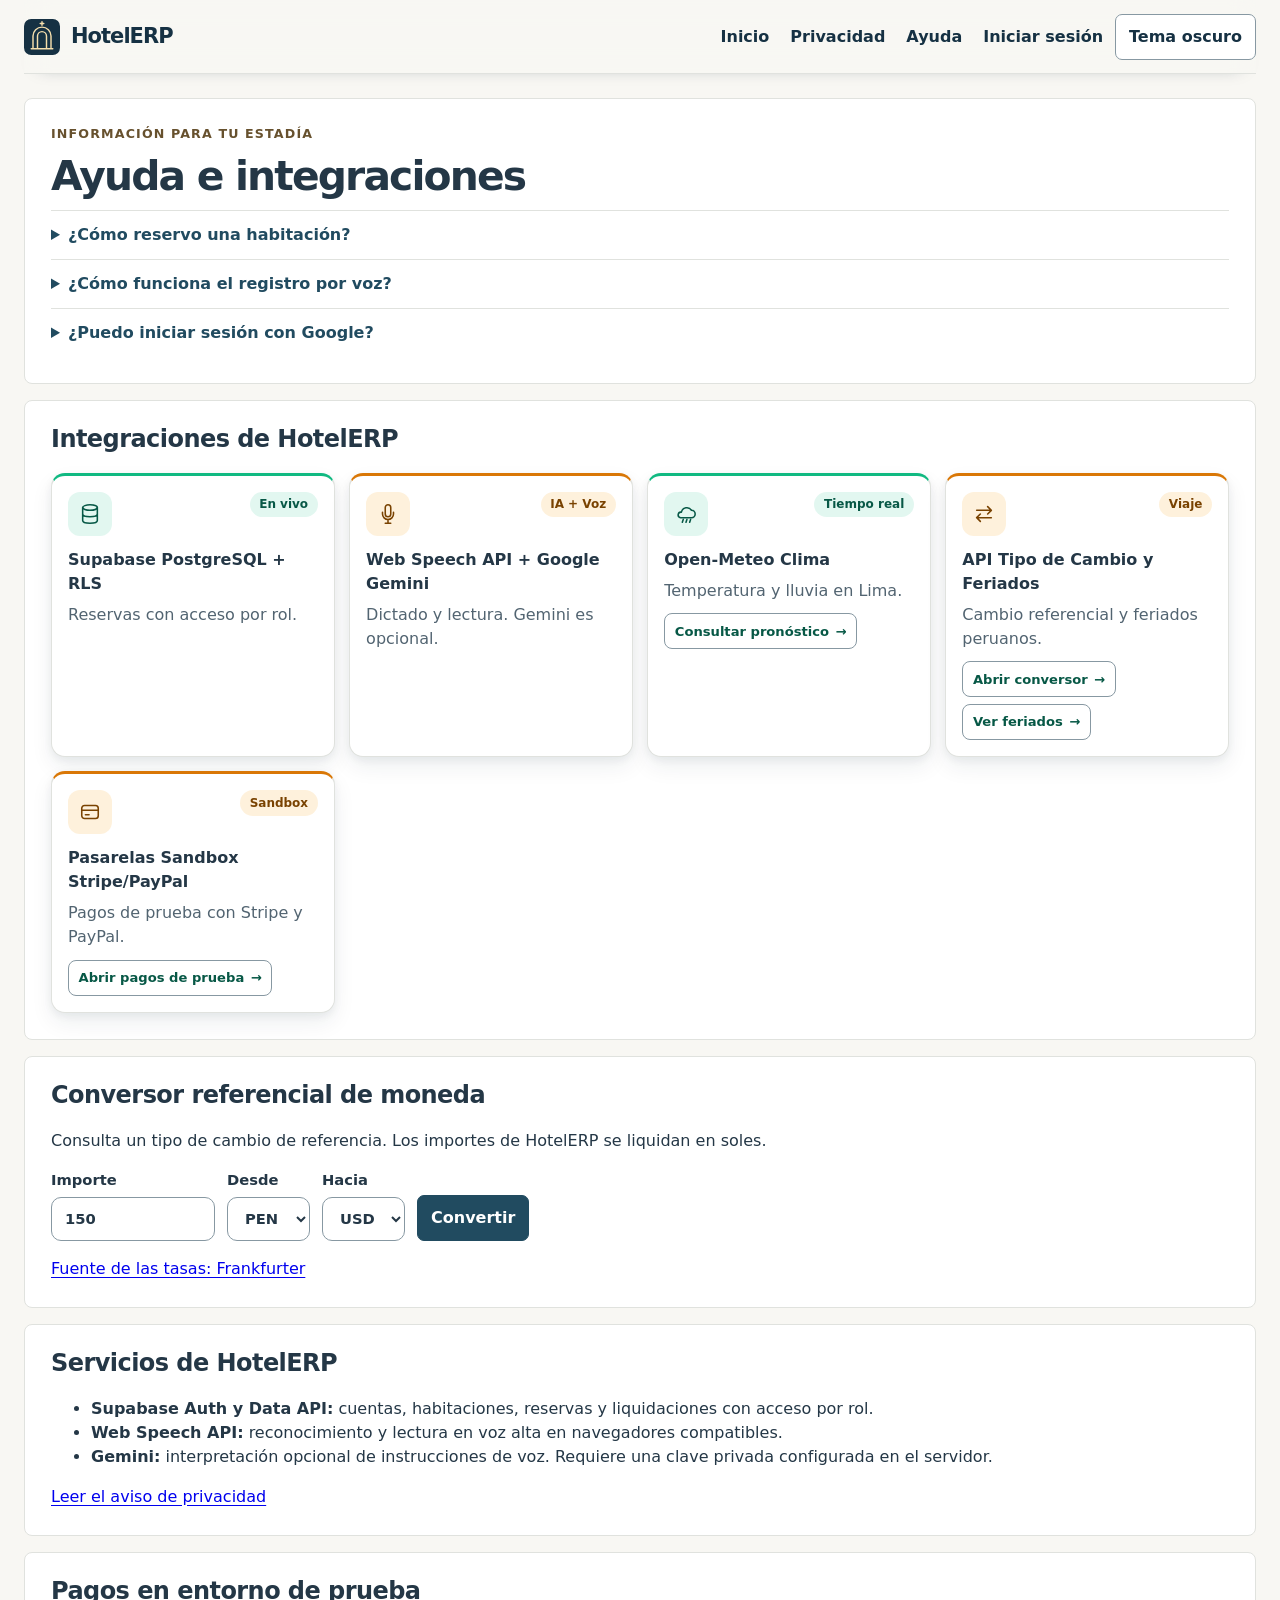
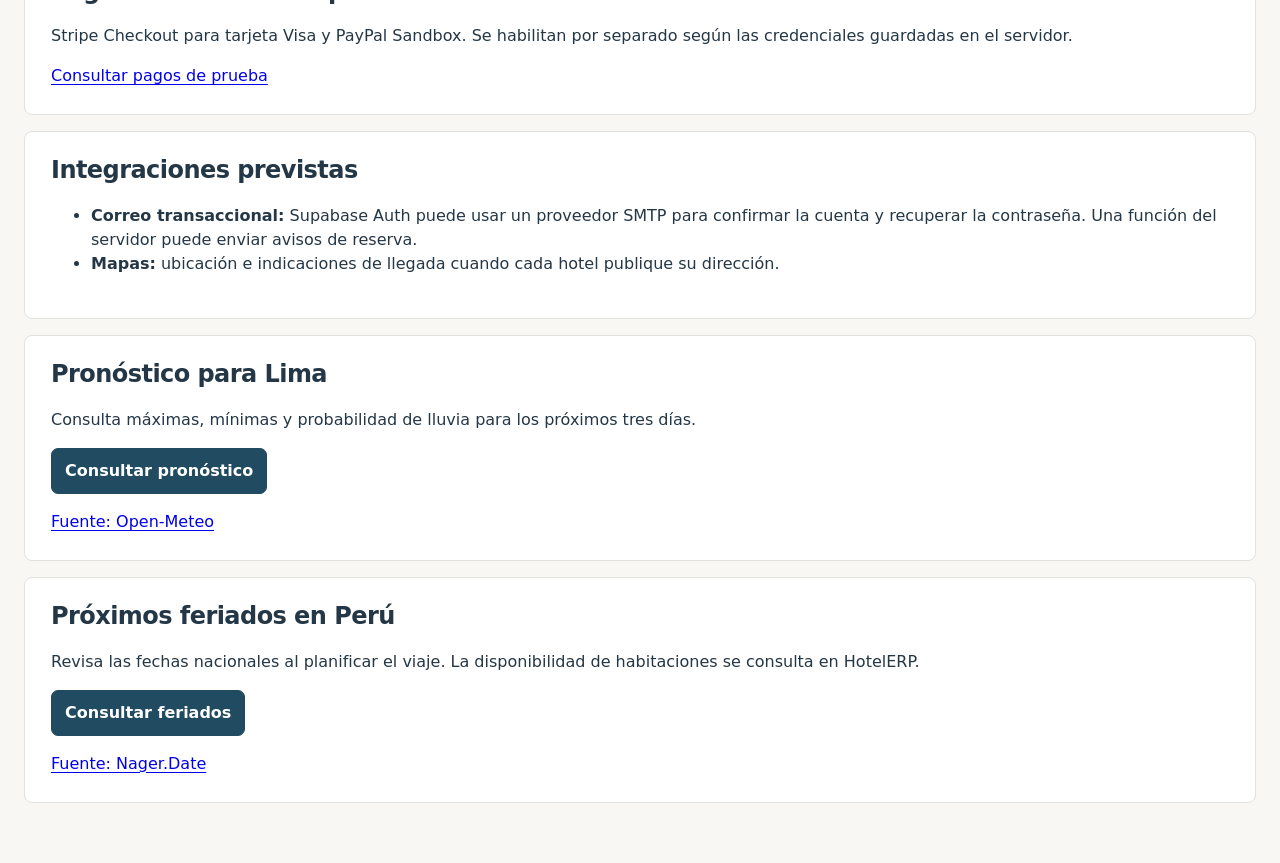
==== commit 20341d33: "Añade acentos de color, insignias, iconos y tarjetas escaneables" ====
--- a/integraciones.html
+++ b/integraciones.html
@@ -1,4 +1,4 @@
-<!doctype html><html lang="es"><head><meta charset="utf-8"><meta name="viewport" content="width=device-width,initial-scale=1"><title>Ayuda e integraciones · HotelERP</title><link rel="stylesheet" href="./styles.css?v=ui-theme-1"><script src="./integraciones.js?v=2" defer></script><script src="./tema.js?v=1"></script></head><body><header><a class="brand" href="./">HotelERP</a><nav aria-label="Información"><a href="./">Inicio</a><a href="./privacidad.html">Privacidad</a><a href="./integraciones.html">Ayuda</a><a href="./?acceso=seleccionar">Iniciar sesión</a><button type="button" class="secondary theme-toggle" data-theme-toggle aria-label="Tema oscuro" aria-pressed="false" hidden>Tema oscuro</button></nav></header><main>
+<!doctype html><html lang="es"><head><meta charset="utf-8"><meta name="viewport" content="width=device-width,initial-scale=1"><title>Ayuda e integraciones · HotelERP</title><link rel="stylesheet" href="./styles.css?v=visual-impacto-1"><script src="./integraciones.js?v=2" defer></script><script src="./tema.js?v=1"></script></head><body><header><a class="brand" href="./">HotelERP</a><nav aria-label="Información"><a href="./">Inicio</a><a href="./privacidad.html">Privacidad</a><a href="./integraciones.html">Ayuda</a><a href="./?acceso=seleccionar">Iniciar sesión</a><button type="button" class="secondary theme-toggle" data-theme-toggle aria-label="Tema oscuro" aria-pressed="false" hidden>Tema oscuro</button></nav></header><main>
 <section class="panel"><p class="overline">Información para tu estadía</p><h1>Ayuda e integraciones</h1>
 <details><summary>¿Cómo reservo una habitación?</summary><p>Entra al portal de clientes, elige las fechas, consulta disponibilidad y selecciona una habitación. Necesitas completar tu perfil para confirmar.</p><p><a href="./?acceso=cliente">Abrir el portal</a></p></details>
 <details><summary>¿Cómo funciona el registro por voz?</summary><p>El botón del micrófono inicia un asistente que escucha, rellena y lee los campos. Puedes decir «corregir nombre», «corregir documento» o «corregir correo». Los datos se guardan cuando confirmas.</p></details>
@@ -8,34 +8,28 @@
 <section class="panel" aria-labelledby="apiResumenTitulo">
   <h2 id="apiResumenTitulo">Integraciones de HotelERP</h2>
   <div class="api-grid">
-    <article class="api-card">
-      <h3>Supabase PostgreSQL + RLS</h3>
-      <p>Guarda habitaciones, reservas y liquidaciones. Supabase Auth identifica
-      la cuenta y RLS limita qué filas puede leer o cambiar cada usuario.</p>
+    <article class="api-card impact-card impact-emerald">
+      <div class="impact-card-head"><span class="impact-icon"><svg aria-hidden="true" focusable="false" viewBox="0 0 24 24" fill="none" stroke="currentColor" stroke-width="1.7" stroke-linecap="round" stroke-linejoin="round"><ellipse cx="12" cy="5" rx="8" ry="3"/><path d="M4 5v14c0 4 16 4 16 0V5M4 12c0 4 16 4 16 0"/></svg></span><span class="impact-badge">En vivo</span></div>
+      <h3>Supabase PostgreSQL + RLS</h3><p>Reservas con acceso por rol.</p>
     </article>
-    <article class="api-card">
-      <h3>Web Speech API + Google Gemini</h3>
-      <p>El navegador escucha y lee el nombre, el documento y el correo.
-      Puedes corregirlos antes de confirmar. Gemini interpreta instrucciones
-      de forma opcional, cuando está configurado y lo autorizas.</p>
+    <article class="api-card impact-card impact-gold">
+      <div class="impact-card-head"><span class="impact-icon"><svg aria-hidden="true" focusable="false" viewBox="0 0 24 24" fill="none" stroke="currentColor" stroke-width="1.7" stroke-linecap="round" stroke-linejoin="round"><rect x="9" y="2" width="6" height="13" rx="3"/><path d="M6 10v2a6 6 0 0 0 12 0v-2m-6 8v4m-3 0h6"/></svg></span><span class="impact-badge">IA + Voz</span></div>
+      <h3>Web Speech API + Google Gemini</h3><p>Dictado y lectura. Gemini es opcional.</p>
     </article>
-    <article class="api-card">
-      <h3>Open-Meteo Clima</h3>
-      <p>Muestra máximas, mínimas y probabilidad de lluvia en Lima.</p>
-      <a href="#travelWeather">Consultar pronóstico</a>
+    <article class="api-card impact-card impact-emerald">
+      <div class="impact-card-head"><span class="impact-icon"><svg aria-hidden="true" focusable="false" viewBox="0 0 24 24" fill="none" stroke="currentColor" stroke-width="1.7" stroke-linecap="round" stroke-linejoin="round"><path d="M6 16h12a4 4 0 0 0 0-8 6 6 0 0 0-11 2 3 3 0 0 0-1 6zm3 2-1 3m5-3-1 3m5-3-1 3"/></svg></span><span class="impact-badge">Tiempo real</span></div>
+      <h3>Open-Meteo Clima</h3><p>Temperatura y lluvia en Lima.</p>
+      <div class="impact-links"><a class="impact-link" href="#travelWeather">Consultar pronóstico <span aria-hidden="true">→</span></a></div>
     </article>
-    <article class="api-card">
-      <h3>API Tipo de Cambio y Feriados</h3>
-      <p>Frankfurter consulta tasas de referencia entre soles, dólares y euros.
-      Nager.Date muestra los feriados nacionales de Perú.</p>
-      <a href="#exchangeTitle">Abrir conversor</a> ·
-      <a href="#travelHolidays">Ver feriados</a>
+    <article class="api-card impact-card impact-gold">
+      <div class="impact-card-head"><span class="impact-icon"><svg aria-hidden="true" focusable="false" viewBox="0 0 24 24" fill="none" stroke="currentColor" stroke-width="1.7" stroke-linecap="round" stroke-linejoin="round"><path d="M4 8h16m-4-4 4 4-4 4m4 4H4m4-4-4 4 4 4"/></svg></span><span class="impact-badge">Viaje</span></div>
+      <h3>API Tipo de Cambio y Feriados</h3><p>Cambio referencial y feriados peruanos.</p>
+      <div class="impact-links"><a class="impact-link" href="#exchangeTitle">Abrir conversor <span aria-hidden="true">→</span></a><a class="impact-link" href="#travelHolidays">Ver feriados <span aria-hidden="true">→</span></a></div>
     </article>
-    <article class="api-card">
-      <h3>Pasarelas Sandbox Stripe/PayPal</h3>
-      <p>Permiten simular pagos de estadías cerradas. Stripe usa soles y
-      PayPal Sandbox usa dólares. Cada proveedor requiere configuración de prueba.</p>
-      <a href="./pagos.html">Abrir pagos de prueba</a>
+    <article class="api-card impact-card impact-gold">
+      <div class="impact-card-head"><span class="impact-icon"><svg aria-hidden="true" focusable="false" viewBox="0 0 24 24" fill="none" stroke="currentColor" stroke-width="1.7" stroke-linecap="round" stroke-linejoin="round"><rect x="3" y="5" width="18" height="14" rx="3"/><path d="M3 10h18M7 15h4"/></svg></span><span class="impact-badge">Sandbox</span></div>
+      <h3>Pasarelas Sandbox Stripe/PayPal</h3><p>Pagos de prueba con Stripe y PayPal.</p>
+      <div class="impact-links"><a class="impact-link" href="./pagos.html">Abrir pagos de prueba <span aria-hidden="true">→</span></a></div>
     </article>
   </div>
 </section>
--- a/styles.css
+++ b/styles.css
@@ -312,3 +312,331 @@
   }
   [data-hotelerp-theme="dark"] :focus-visible { outline-color: #ffd27a; }
 }
+
+/* HotelERP: diseño ejecutivo */
+@media screen {
+  :root {
+    --pro-glass: rgb(248 247 243 / 88%);
+    --pro-accent: #165b88;
+    --pro-ring: rgb(22 91 136 / 28%);
+    --pro-hover: #eaf1f6;
+    --pro-hero: rgb(159 199 221 / 32%);
+    --pro-shadow: 0 3px 8px rgb(16 38 59 / 6%), 0 10px 22px rgb(16 38 59 / 7%);
+    --pro-raised: 0 8px 18px rgb(16 38 59 / 12%), 0 16px 34px rgb(16 38 59 / 10%);
+    --pro-radius: 14px;
+    --pro-ease: cubic-bezier(.22, .61, .36, 1);
+    --pro-header-offset: 6.25rem;
+    scroll-padding-top: var(--pro-header-offset);
+  }
+
+  :root[data-hotelerp-theme="dark"] {
+    --pro-glass: rgb(17 24 39 / 90%);
+    --pro-accent: #abd7ff;
+    --pro-ring: rgb(171 215 255 / 36%);
+    --pro-hover: #25374e;
+    --pro-hero: rgb(90 156 216 / 24%);
+    --pro-shadow: 0 4px 10px rgb(0 0 0 / 21%), 0 12px 26px rgb(0 0 0 / 19%);
+    --pro-raised: 0 10px 22px rgb(0 0 0 / 28%), 0 18px 36px rgb(0 0 0 / 24%);
+  }
+
+  body > header {
+    position: sticky;
+    top: 0;
+    z-index: 20;
+    background: var(--paper);
+    border-bottom: 1px solid var(--line);
+    box-shadow: 0 8px 18px -16px rgb(16 38 59 / 40%);
+  }
+
+  @supports ((backdrop-filter: blur(12px)) or (-webkit-backdrop-filter: blur(12px))) {
+    body > header {
+      background: var(--pro-glass);
+      -webkit-backdrop-filter: blur(12px);
+      backdrop-filter: blur(12px);
+    }
+  }
+
+  #workspace .side-nav { top: var(--pro-header-offset); }
+
+  body > header :is(nav, .header-actions) > a:not(.cta) {
+    position: relative;
+  }
+  body > header :is(nav, .header-actions) > a:not(.cta)::after {
+    content: "";
+    position: absolute;
+    inset: auto 0.5rem 0.2rem;
+    height: 2px;
+    border-radius: 2px;
+    background: var(--pro-accent);
+    transform: scaleX(0);
+    transform-origin: left center;
+    pointer-events: none;
+  }
+  body > header :is(nav, .header-actions) > a:not(.cta):is(:hover, :focus-visible)::after {
+    transform: scaleX(1);
+  }
+
+  .landing-hero {
+    border-color: var(--line);
+    border-radius: calc(var(--pro-radius) + 4px);
+    background-image: radial-gradient(ellipse at 10% 0%, var(--pro-hero), transparent 66%);
+    box-shadow: var(--pro-shadow);
+  }
+  .hero-content h1 { text-wrap: balance; }
+
+  :is(.room-cards article, .metric, .api-card, .stay-card) {
+    border: 1px solid var(--line);
+    border-radius: var(--pro-radius);
+    background-color: var(--surface);
+    box-shadow: var(--pro-shadow);
+  }
+  .stay-card { padding: 1rem; margin-block: 0.75rem; }
+  :is(.room-cards article, .api-card, .stay-card):focus-within {
+    border-color: var(--pro-accent);
+  }
+
+  :is(table, #reserveEstimate, #reservationStatus, #total, #paymentAmount,
+    #exchangeResult, .room-card-body p, .metric, input[type="number"],
+    input[type="date"]) { font-variant-numeric: tabular-nums; }
+
+  .metric strong {
+    font-size: clamp(1.55rem, 2.6vw, 2.05rem);
+    font-weight: 800;
+    letter-spacing: -0.045em;
+    line-height: 1.15;
+  }
+  .metric span { color: var(--muted); font-size: 0.875rem; }
+
+  :is(#reservationStatus, #reserveEstimate):not(:empty) {
+    display: inline-block;
+    padding: 0.3rem 0.7rem;
+    border: 1px solid var(--line);
+    border-radius: 999px;
+    background: var(--pro-hover);
+    color: var(--ink);
+    font-weight: 750;
+  }
+  #calendar button { border-radius: 999px; }
+  .table { border-radius: var(--pro-radius); }
+  th, td { padding: 0.65rem 0.8rem; }
+  thead th { font-weight: 750; }
+  table:not(#calendar) tbody tr:is(:hover, :focus-within) > * {
+    background-color: var(--pro-hover);
+  }
+
+  :is(input:not([type="checkbox"], [type="radio"]), select, textarea) {
+    border-radius: 10px;
+  }
+  :is(input, select, textarea):focus-visible {
+    outline: 2px solid var(--pro-accent);
+    outline-offset: 2px;
+    box-shadow: 0 0 0 5px var(--pro-ring);
+  }
+
+  /* El halo también funciona al presionar con movimiento reducido. */
+  :is(#voice, #customerVoice):is(:active, [aria-pressed="true"], [aria-busy="true"]) {
+    box-shadow: 0 0 0 4px var(--pro-ring);
+  }
+
+  @media (max-width: 900px) {
+    :root { --pro-header-offset: 9.5rem; }
+  }
+  @media (max-width: 480px) {
+    /* Limita el área fija para dejar espacio al contenido y al teclado. */
+    body > header { max-height: 36vh; overflow-y: auto; }
+    :root { --pro-header-offset: 36vh; }
+  }
+
+  @keyframes fadeSlideUp {
+    from { opacity: 0.82; transform: translateY(8px); }
+    to { opacity: 1; transform: translateY(0); }
+  }
+  @keyframes voicePulse {
+    from { box-shadow: 0 0 0 2px var(--pro-ring); }
+    to { box-shadow: 0 0 0 11px transparent; }
+  }
+
+  @media (prefers-reduced-motion: no-preference) {
+    :is(#landing, #workspace, #customerArea, #login, .account-panel, main > .panel):not([hidden]) {
+      animation: fadeSlideUp 360ms var(--pro-ease) backwards;
+    }
+    body > header :is(nav, .header-actions) > a:not(.cta)::after {
+      transition: transform 220ms var(--pro-ease);
+    }
+    :is(.room-cards article, .metric, .api-card, .stay-card, .cta,
+      button:not(.secondary, .google-button, .text-button, #togglePassword, #calendar button)) {
+      transition: transform 220ms var(--pro-ease), box-shadow 220ms var(--pro-ease),
+        filter 220ms var(--pro-ease);
+    }
+    :is(#voice, #customerVoice):is(:active, [aria-pressed="true"], [aria-busy="true"]) {
+      animation: voicePulse 1.3s ease-out infinite;
+    }
+
+    @media (hover: hover) and (pointer: fine) {
+      :is(.room-cards article, .metric, .api-card, .stay-card):hover {
+        transform: translateY(-4px);
+        box-shadow: var(--pro-raised);
+      }
+      :is(.cta, button:not(.secondary, .google-button, .text-button,
+        #togglePassword, #calendar button)):hover:not(:disabled):not(:active) {
+        transform: translateY(-2px);
+        filter: brightness(1.07);
+        box-shadow: var(--pro-raised);
+      }
+    }
+  }
+}
+
+/* HotelERP: impacto visual */
+@media screen {
+  :root {
+    --accent-gold: #d97706;
+    --accent-emerald: #10b981;
+    --impact-gold-ink: #794200;
+    --impact-emerald-ink: #075846;
+    --impact-gold-wash: rgb(245 158 11 / 14%);
+    --impact-emerald-wash: rgb(16 185 129 / 12%);
+    --impact-warm-band: #fcf5e8;
+    --impact-cool-band: #eff8f4;
+    --impact-cta: #ffcf6b;
+    --impact-cta-hover: #f5b849;
+    --impact-cta-ink: #2a1c09;
+  }
+  :root[data-hotelerp-theme="dark"] {
+    --accent-gold: #f59e0b;
+    --impact-gold-ink: #ffd783;
+    --impact-emerald-ink: #9ef2cf;
+    --impact-gold-wash: rgb(245 158 11 / 18%);
+    --impact-emerald-wash: rgb(16 185 129 / 18%);
+    --impact-warm-band: #2b241d;
+    --impact-cool-band: #182b29;
+  }
+
+  #landing :is(#habitaciones, #nosotros, #servicios-publicos) {
+    padding: clamp(1rem, 3vw, 2rem);
+    border: 1px solid var(--line);
+    border-radius: 16px;
+  }
+  #landing #habitaciones { background: var(--impact-warm-band); }
+  #landing #nosotros { background: var(--impact-cool-band); }
+  #landing #servicios-publicos { background: var(--surface); }
+
+  #landing .access-banner,
+  :root[data-hotelerp-theme="dark"] #landing .access-banner {
+    padding: clamp(1rem, 3vw, 2rem);
+    border-color: var(--line);
+    background: linear-gradient(112deg, var(--impact-gold-wash), var(--impact-emerald-wash)),
+      var(--surface);
+  }
+  #landing .access-banner .impact-badge { margin-bottom: 0.55rem; }
+  #landing .access-banner p { margin-bottom: 0; }
+
+  .impact-card {
+    --impact-card-ink: var(--impact-emerald-ink);
+    --impact-card-wash: var(--impact-emerald-wash);
+    --impact-card-edge: var(--accent-emerald);
+  }
+  :is(.impact-card, .impact-badge).impact-gold {
+    --impact-card-ink: var(--impact-gold-ink);
+    --impact-card-wash: var(--impact-gold-wash);
+    --impact-card-edge: var(--accent-gold);
+  }
+  #servicios-publicos .service-grid > .impact-card,
+  .api-grid > .impact-card {
+    border-top: 3px solid var(--impact-card-edge);
+  }
+  .impact-card-head {
+    display: flex;
+    justify-content: space-between;
+    align-items: flex-start;
+    flex-wrap: wrap;
+    gap: 0.55rem;
+    margin-bottom: 0.75rem;
+  }
+  .impact-icon {
+    display: inline-grid;
+    place-items: center;
+    flex: 0 0 44px;
+    width: 44px;
+    height: 44px;
+    border-radius: 12px;
+    background: var(--impact-card-wash);
+    color: var(--impact-card-ink);
+  }
+  .impact-icon svg, .service-grid .impact-icon svg {
+    width: 22px;
+    height: 22px;
+    color: inherit;
+    margin: 0;
+  }
+  .impact-badge, .impact-capacity {
+    display: inline-flex;
+    align-items: center;
+    padding: 0.23rem 0.6rem;
+    border-radius: 999px;
+    font-size: 0.75rem;
+    font-weight: 750;
+  }
+  .impact-badge {
+    background: var(--impact-card-wash);
+    color: var(--impact-card-ink);
+  }
+
+  .impact-links { display: flex; flex-wrap: wrap; gap: 0.4rem; margin-top: 0.65rem; }
+  .api-card .impact-link,
+  :root[data-hotelerp-theme="dark"] .api-card .impact-link {
+    display: inline-flex;
+    align-items: center;
+    gap: 0.4rem;
+    min-height: 36px;
+    padding: 0.32rem 0.6rem;
+    border: 1px solid var(--field);
+    border-radius: 8px;
+    background: var(--surface);
+    color: var(--impact-emerald-ink);
+    font-size: 0.82rem;
+    font-weight: 750;
+    text-decoration: none;
+  }
+  .api-card .impact-link:hover,
+  :root[data-hotelerp-theme="dark"] .api-card .impact-link:hover {
+    background: var(--impact-emerald-wash);
+    text-decoration: underline;
+  }
+
+  :is(#landing, #customerArea) .room-cards article {
+    border-top: 3px solid var(--accent-gold);
+  }
+  .room-card-body .impact-room-meta {
+    display: flex;
+    align-items: center;
+    flex-wrap: wrap;
+    gap: 0.5rem 0.7rem;
+  }
+  .impact-capacity {
+    background: var(--impact-emerald-wash);
+    color: var(--impact-emerald-ink);
+  }
+  .impact-price {
+    color: var(--impact-gold-ink);
+    font-size: 1rem;
+    font-weight: 800;
+    font-variant-numeric: tabular-nums;
+  }
+  #calendar button:not(.reserved, .occupied, .completed, .cancelled),
+  :root[data-hotelerp-theme="dark"] #calendar button:not(.reserved, .occupied, .completed, .cancelled) {
+    color: var(--impact-emerald-ink);
+    background: var(--impact-emerald-wash);
+    border-color: var(--accent-emerald);
+  }
+  #agenda .legend li:first-child i { background: var(--accent-emerald); }
+  :is(#landing, #customerArea) :is(.cta, .impact-reserve) {
+    color: var(--impact-cta-ink);
+    background: var(--impact-cta);
+    border: 1px solid var(--accent-gold);
+  }
+  :is(#landing, #customerArea) :is(.cta, .impact-reserve):hover {
+    color: var(--impact-cta-ink);
+    background: var(--impact-cta-hover);
+  }
+}
